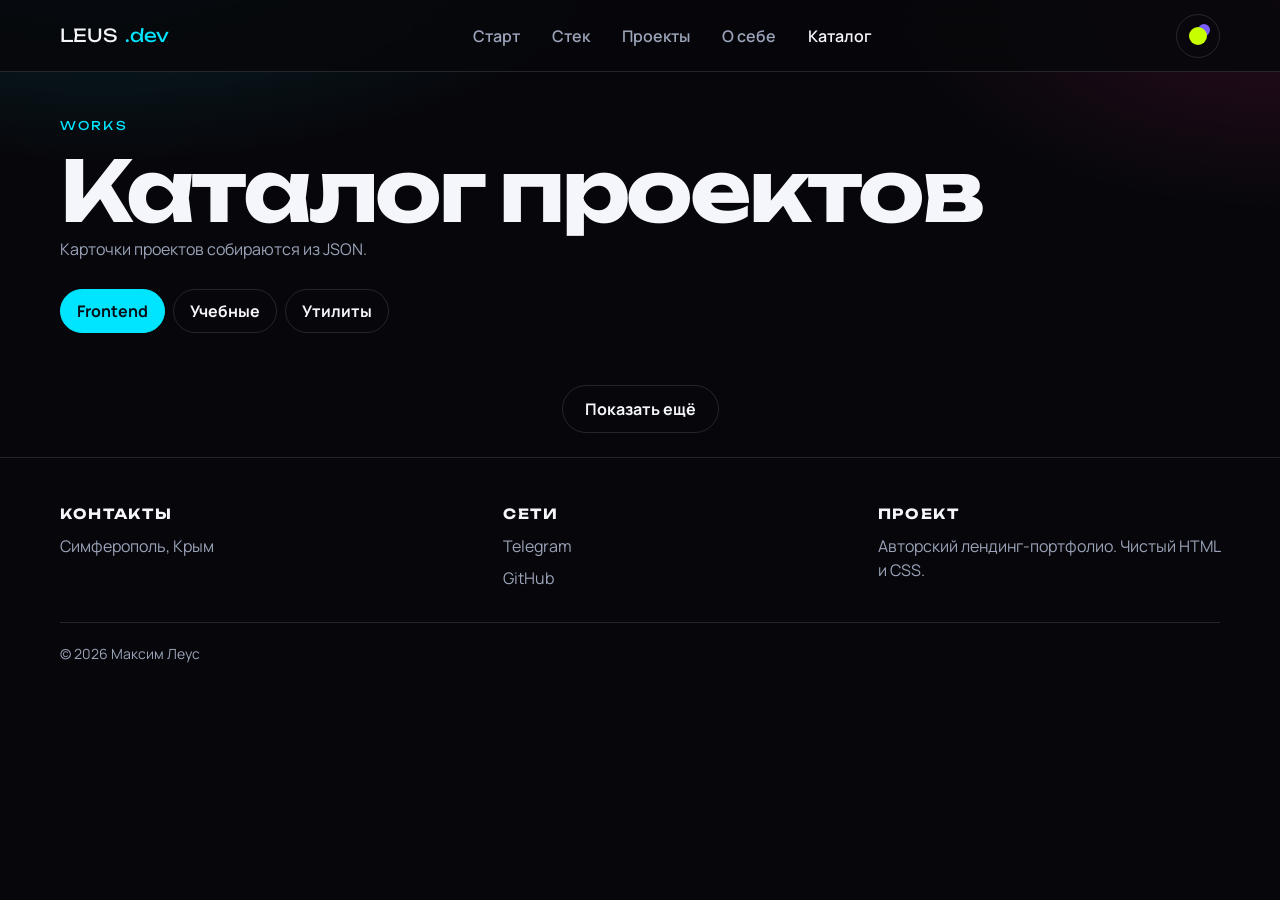
==== catalog.html @ 7d23fe01 "feat: create portfolio landing page" ====
<!DOCTYPE html>
<html lang="ru" data-theme="dark">
  <head>
    <meta charset="UTF-8" />
    <meta name="viewport" content="width=device-width, initial-scale=1.0" />
    <title>Каталог проектов — Максим Леус</title>
<link rel="icon" href="assets/favicon.svg" type="image/svg+xml" />
    <link rel="preconnect" href="https://fonts.googleapis.com" />
    <link rel="preconnect" href="https://fonts.gstatic.com" crossorigin />
    <link
      href="https://fonts.googleapis.com/css2?family=Manrope:wght@400;600;700&family=Unbounded:wght@500;700&display=swap"
      rel="stylesheet"
    />
    <link rel="stylesheet" href="css/base.css" />
    <link rel="stylesheet" href="css/layout.css" />
    <link rel="stylesheet" href="css/catalog.css" />
  </head>
  <body class="page">
    <header class="header">
      <div class="container header__inner">
        <a class="logo" href="index.html">LEUS<span>.dev</span></a>
        <nav class="nav" id="site-nav" aria-label="Основная навигация">
          <ul class="nav__list">
            <li><a class="nav__link" href="index.html#hero">Старт</a></li>
            <li><a class="nav__link" href="index.html#stack">Стек</a></li>
            <li><a class="nav__link" href="index.html#projects">Проекты</a></li>
            <li><a class="nav__link" href="index.html#about">О себе</a></li>
            <li><a class="nav__link is-active" href="catalog.html">Каталог</a></li>
          </ul>
        </nav>
        <div class="header__actions">
          <button class="theme-toggle" type="button" data-theme-toggle aria-label="Переключить тему">
            <span class="theme-toggle__icon" aria-hidden="true"></span>
          </button>
          <button class="burger" type="button" aria-label="Открыть меню" aria-expanded="false" aria-controls="site-nav">
            <span class="burger__line"></span>
            <span class="burger__line"></span>
            <span class="burger__line"></span>
          </button>
        </div>
      </div>
    </header>

    <main>
      <section class="catalog-hero">
        <div class="container">
          <p class="eyebrow">Works</p>
          <h1>Каталог проектов</h1>
          <p class="muted">Карточки проектов собираются из JSON.</p>
          <div class="tabs" data-tabs>
            <button class="tabs__btn is-active" type="button" data-category="frontend">Frontend</button>
            <button class="tabs__btn" type="button" data-category="learning">Учебные</button>
            <button class="tabs__btn" type="button" data-category="utils">Утилиты</button>
          </div>
          <div class="cards" data-cards></div>
          <div class="load-more">
            <button class="btn btn--ghost" type="button" data-load-more hidden>Показать ещё</button>
          </div>
        </div>
      </section>
    </main>

    <footer class="footer">
      <div class="container">
        <div class="footer__grid">
          <div>
            <h2 class="footer__title">Контакты</h2>
            <div class="footer__contacts">
              <span class="muted">Симферополь, Крым</span>
            </div>
          </div>
          <div>
            <h2 class="footer__title">Сети</h2>
            <div class="footer__links">
              <a href="https://t.me/ma1exSus" target="_blank" rel="noopener noreferrer">Telegram</a>
              <a href="https://github.com/1exSus" target="_blank" rel="noopener noreferrer">GitHub</a>
            </div>
          </div>
          <div>
            <h2 class="footer__title">Проект</h2>
            <p class="muted">Авторский лендинг-портфолио. Чистый HTML и CSS.</p>
          </div>
        </div>
        <div class="footer__bottom">
          <p>© 2026 Максим Леус</p>
        </div>
      </div>
    </footer>
  </body>
</html>
---- css/base.css ----
:root {
  --font-display: "Unbounded", sans-serif;
  --font-body: "Manrope", sans-serif;
  --cyan: #00e5ff;
  --magenta: #ff2d95;
  --lime: #c8ff00;
  --violet: #7a5cff;
  --radius: 8px;
  --header-h: 72px;
  --max: 1160px;
  --ease: 0.25s ease;
}

html[data-theme="dark"] {
  --bg: #07070b;
  --bg-elev: #101018;
  --bg-soft: #161622;
  --text: #f4f6fb;
  --muted: #9aa3b8;
  --line: rgba(255, 255, 255, 0.12);
  --shadow: 0 16px 40px rgba(0, 0, 0, 0.35);
  --overlay: rgba(4, 4, 8, 0.72);
  --header-bg: rgba(7, 7, 11, 0.88);
}

html[data-theme="light"] {
  --bg: #f6f4ff;
  --bg-elev: #ffffff;
  --bg-soft: #ece8ff;
  --text: #159447;
  --muted: #5b6174;
  --line: rgba(16, 16, 24, 0.12);
  --shadow: 0 16px 40px rgba(90, 70, 160, 0.12);
  --overlay: rgba(16, 12, 32, 0.5);
  --header-bg: rgba(246, 244, 255, 0.9);
}

*,
*::before,
*::after {
  box-sizing: border-box;
}

html {
  scroll-behavior: smooth;
}

body {
  margin: 0;
  font-family: var(--font-body);
  color: var(--text);
  background: var(--bg);
  line-height: 1.5;
  min-height: 100vh;
}

body.is-locked {
  overflow: hidden;
}

img {
  max-width: 100%;
  height: auto;
  display: block;
}

a {
  color: inherit;
  text-decoration: none;
}

button {
  font: inherit;
  color: inherit;
  background: none;
  border: 0;
  cursor: pointer;
}

ul {
  margin: 0;
  padding: 0;
  list-style: none;
}

h1,
h2,
h3,
p {
  margin: 0;
}

.container {
  width: min(100% - 32px, var(--max));
  margin-inline: auto;
}

.section {
  padding: 88px 0;
}

.section__head {
  display: flex;
  flex-wrap: wrap;
  align-items: end;
  justify-content: space-between;
  gap: 16px;
  margin-bottom: 36px;
}

.eyebrow {
  display: inline-block;
  margin-bottom: 10px;
  color: var(--cyan);
  font-family: var(--font-display);
  font-size: 12px;
  letter-spacing: 0.18em;
  text-transform: uppercase;
}

h1,
h2,
.display {
  font-family: var(--font-display);
  letter-spacing: -0.04em;
  line-height: 1.1;
}

h1 {
  font-size: clamp(40px, 7vw, 84px);
}

h2 {
  font-size: clamp(28px, 4vw, 48px);
}

h3 {
  font-family: var(--font-display);
  font-size: 20px;
}

.muted {
  color: var(--muted);
}

.btn {
  display: inline-flex;
  align-items: center;
  justify-content: center;
  min-height: 48px;
  padding: 0 22px;
  border: 1px solid transparent;
  border-radius: 999px;
  font-weight: 700;
  transition: background var(--ease), color var(--ease), border-color var(--ease), box-shadow var(--ease), opacity var(--ease);
}

.btn--primary {
  background: var(--cyan);
  color: #071018;
}

.btn--primary:hover {
  box-shadow: 0 0 0 4px rgba(0, 229, 255, 0.25);
}

.btn--ghost {
  border-color: var(--line);
  background: transparent;
}

.btn--ghost:hover {
  border-color: var(--magenta);
  color: var(--magenta);
}

.sr-only {
  position: absolute;
  width: 1px;
  height: 1px;
  padding: 0;
  margin: -1px;
  overflow: hidden;
  clip: rect(0, 0, 0, 0);
  white-space: nowrap;
  border: 0;
}
---- css/layout.css ----
.page {
  min-height: 100vh;
  overflow-x: clip;
  background:
    radial-gradient(900px 420px at 8% -10%, rgba(0, 229, 255, 0.16), transparent 60%),
    radial-gradient(700px 380px at 100% 0%, rgba(255, 45, 149, 0.14), transparent 55%),
    var(--bg);
}

.header {
  position: sticky;
  top: 0;
  z-index: 40;
  height: var(--header-h);
  border-bottom: 1px solid var(--line);
  background: var(--header-bg);
  backdrop-filter: blur(16px);
}

.header__inner {
  height: 100%;
  display: flex;
  align-items: center;
  justify-content: space-between;
  gap: 16px;
}

.logo {
  display: flex;
  align-items: baseline;
  gap: 8px;
  font-family: var(--font-display);
  font-size: 18px;
}

.logo span {
  color: var(--cyan);
}

.header__actions {
  display: flex;
  align-items: center;
  gap: 8px;
}

.nav {
  display: flex;
}

.nav__list {
  display: flex;
  align-items: center;
  gap: 8px;
}

.nav__link {
  display: inline-flex;
  padding: 8px 12px;
  color: var(--muted);
  font-weight: 600;
  transition: color var(--ease);
}

.nav__link:hover,
.nav__link.is-active {
  color: var(--text);
}

.theme-toggle,
.burger {
  width: 44px;
  height: 44px;
  display: grid;
  place-items: center;
  border: 1px solid var(--line);
  border-radius: 50%;
  transition: border-color var(--ease), background var(--ease);
}

.theme-toggle:hover,
.burger:hover {
  border-color: var(--cyan);
}

.theme-toggle__icon {
  width: 18px;
  height: 18px;
  border-radius: 50%;
  background: var(--lime);
  box-shadow: 6px -6px 0 -3px var(--violet);
}

html[data-theme="light"] .theme-toggle__icon {
  background: #101018;
  box-shadow: none;
}

.burger {
  display: none;
  position: relative;
}

.burger__line {
  position: absolute;
  width: 18px;
  height: 2px;
  background: var(--text);
  transition: transform var(--ease), opacity var(--ease);
}

.burger__line:nth-child(1) {
  transform: translateY(-5px);
}

.burger__line:nth-child(3) {
  transform: translateY(5px);
}

.burger.is-open .burger__line:nth-child(1) {
  transform: rotate(45deg);
}

.burger.is-open .burger__line:nth-child(2) {
  opacity: 0;
}

.burger.is-open .burger__line:nth-child(3) {
  transform: rotate(-45deg);
}

.footer {
  border-top: 1px solid var(--line);
  padding: 48px 0 32px;
}

.footer__grid {
  display: grid;
  grid-template-columns: 1.2fr 1fr 1fr;
  gap: 32px;
}

.footer__title {
  margin-bottom: 12px;
  font-size: 14px;
  letter-spacing: 0.12em;
  text-transform: uppercase;
}

.footer a {
  color: var(--muted);
  transition: color var(--ease);
}

.footer a:hover {
  color: var(--cyan);
}

.footer__contacts,
.footer__links {
  display: grid;
  gap: 8px;
}

.footer__bottom {
  display: flex;
  flex-wrap: wrap;
  align-items: center;
  justify-content: space-between;
  gap: 16px;
  margin-top: 32px;
  padding-top: 20px;
  border-top: 1px solid var(--line);
  color: var(--muted);
  font-size: 14px;
}


@media (max-width: 768px) {
  .burger {
    display: grid;
  }

  .nav {
    position: fixed;
    top: var(--header-h);
    left: 0;
    right: 0;
    bottom: 0;
    z-index: 30;
    display: block;
    padding: 32px 20px 40px;
    background: var(--bg-elev);
    transform: translateX(100%);
    transition: transform 0.35s ease, visibility 0.35s ease;
    overflow: auto;
    visibility: hidden;
    pointer-events: none;
  }

  .nav.is-open {
    transform: translateX(0);
    visibility: visible;
    pointer-events: auto;
  }

  .nav__list {
    flex-direction: column;
    align-items: stretch;
    gap: 8px;
  }

  .nav__link {
    padding: 16px 8px;
    font-size: 28px;
    font-family: var(--font-display);
    color: var(--text);
  }

  .footer__grid {
    grid-template-columns: 1fr;
  }
}

@media (max-width: 380px) {
  .container {
    width: min(100% - 24px, var(--max));
  }

  .section {
    padding: 64px 0;
  }
}
---- css/catalog.css ----
.catalog-hero {
  padding: 40px 0 24px;
}

.tabs {
  display: flex;
  flex-wrap: wrap;
  gap: 8px;
  margin: 28px 0 24px;
}

.tabs__btn {
  min-height: 44px;
  padding: 0 16px;
  border: 1px solid var(--line);
  border-radius: 999px;
  font-weight: 700;
  transition: border-color var(--ease), background var(--ease), color var(--ease);
}

.tabs__btn:hover {
  border-color: var(--cyan);
}

.tabs__btn.is-active {
  background: var(--cyan);
  border-color: var(--cyan);
  color: #071018;
}

.cards {
  display: grid;
  grid-template-columns: repeat(3, minmax(0, 1fr));
  gap: 16px;
}

.card {
  display: flex;
  flex-direction: column;
  width: 100%;
  text-align: left;
  border: 1px solid var(--line);
  background: var(--bg-elev);
  overflow: hidden;
  transition: border-color var(--ease), box-shadow var(--ease);
}

.card:hover {
  border-color: var(--magenta);
  box-shadow: var(--shadow);
}

.card img {
  width: 100%;
  aspect-ratio: 16 / 10;
  object-fit: cover;
}

.card__body {
  display: grid;
  gap: 8px;
  padding: 16px;
}

.card__title {
  font-family: var(--font-display);
  font-size: 20px;
}

.card__tag {
  color: var(--lime);
  font-size: 12px;
  letter-spacing: 0.12em;
  text-transform: uppercase;
}

.load-more {
  display: flex;
  justify-content: center;
  margin-top: 28px;
}

.modal {
  position: fixed;
  inset: 0;
  z-index: 50;
  display: none;
  align-items: center;
  justify-content: center;
  padding: 20px;
}

.modal.is-open {
  display: flex;
}

.modal__overlay {
  position: absolute;
  inset: 0;
  background: var(--overlay);
}

.modal__dialog {
  position: relative;
  z-index: 1;
  width: min(100%, 760px);
  max-height: min(90vh, 820px);
  overflow: auto;
  display: grid;
  grid-template-columns: 0.9fr 1.1fr;
  background: var(--bg-elev);
  border: 1px solid var(--line);
  box-shadow: var(--shadow);
}

.modal__media img {
  width: 100%;
  height: 100%;
  min-height: 240px;
  object-fit: cover;
}

.modal__content {
  padding: 24px;
  display: grid;
  gap: 12px;
  align-content: start;
}

.modal__close {
  position: absolute;
  top: 12px;
  right: 12px;
  width: 40px;
  height: 40px;
  border: 1px solid var(--line);
  background: var(--bg);
}

.modal__close:hover {
  border-color: var(--magenta);
}

.params {
  display: grid;
  gap: 14px;
  margin-top: 8px;
}

.params__group {
  display: grid;
  gap: 8px;
}

.params__label {
  font-size: 12px;
  letter-spacing: 0.12em;
  text-transform: uppercase;
  color: var(--muted);
}

.params__row {
  display: flex;
  flex-wrap: wrap;
  gap: 8px;
}

.chip {
  min-height: 40px;
  padding: 0 12px;
  border: 1px solid var(--line);
  font-weight: 700;
  transition: background var(--ease), border-color var(--ease), color var(--ease);
}

.chip:hover {
  border-color: var(--cyan);
}

.chip.is-active {
  background: var(--lime);
  border-color: var(--lime);
  color: #101018;
}

.modal__stats {
  display: grid;
  gap: 6px;
  padding: 12px;
  border: 1px solid var(--line);
  background: var(--bg-soft);
}

.modal__stats strong {
  white-space: nowrap;
  font-size: 22px;
}

@media (max-width: 768px) {
  .cards {
    grid-template-columns: repeat(2, minmax(0, 1fr));
  }

  .modal__dialog {
    grid-template-columns: 1fr;
  }
}

@media (max-width: 380px) {
  .cards {
    grid-template-columns: 1fr;
  }

  .tabs__btn {
    flex: 1 1 auto;
  }
}
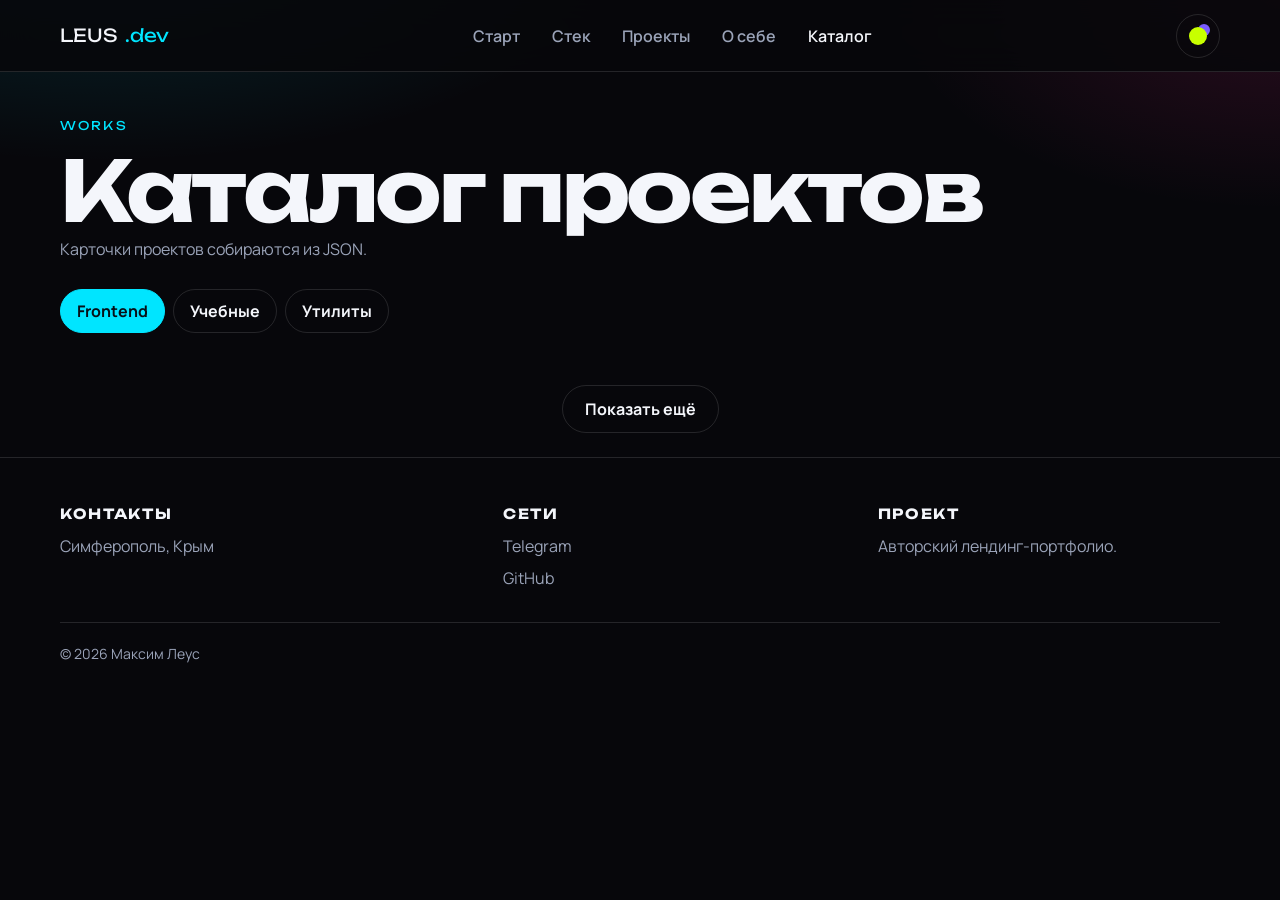
==== commit 77dc03de: "git commit -m "fix: update personal information"" ====
--- a/catalog.html
+++ b/catalog.html
@@ -78,7 +78,7 @@
           </div>
           <div>
             <h2 class="footer__title">Проект</h2>
-            <p class="muted">Авторский лендинг-портфолио. Чистый HTML и CSS.</p>
+            <p class="muted">Авторский лендинг-портфолио.</p>
           </div>
         </div>
         <div class="footer__bottom">
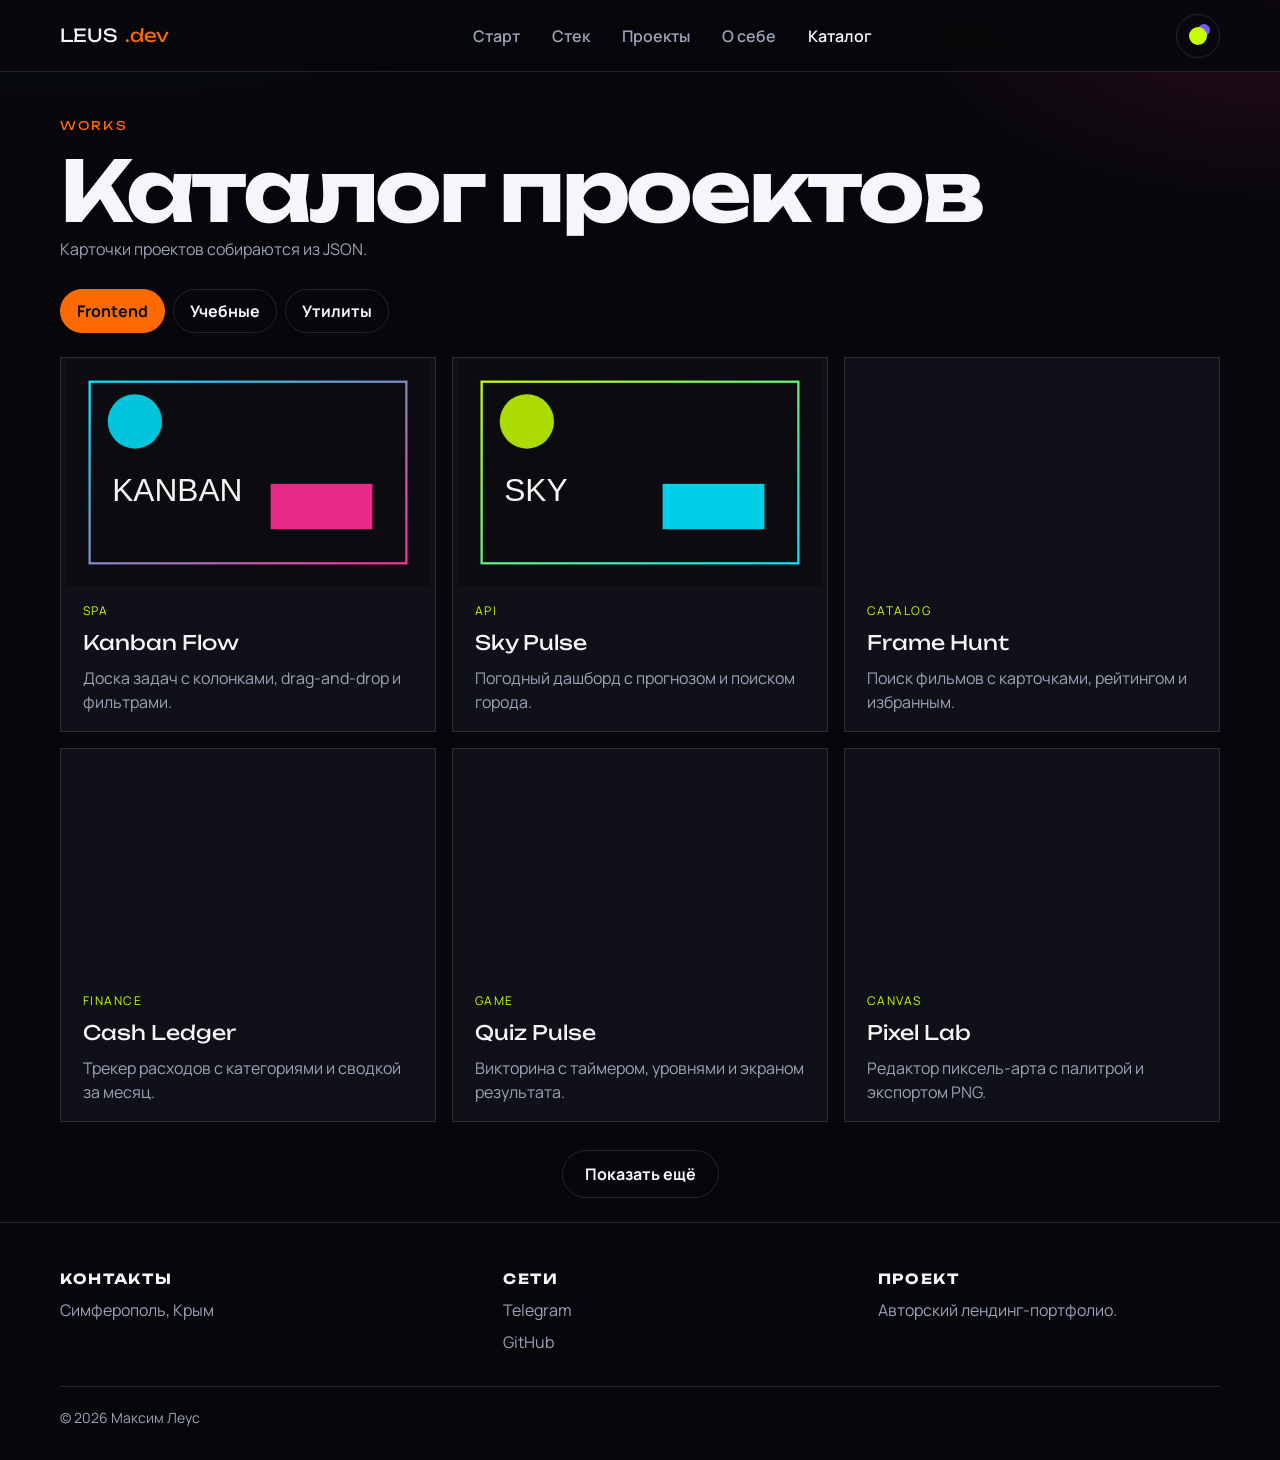
==== commit fd7e7e65: "feat: add portfolio interactions" ====
--- a/catalog.html
+++ b/catalog.html
@@ -59,6 +59,91 @@
         </div>
       </section>
     </main>
+    <div class="modal" data-modal>
+      <div class="modal__overlay" data-modal-overlay></div>
+
+      <div
+              class="modal__dialog"
+              role="dialog"
+              aria-modal="true"
+              aria-labelledby="modal-title"
+      >
+        <button
+                class="modal__close"
+                type="button"
+                data-modal-close
+                aria-label="Закрыть"
+        >
+          ✕
+        </button>
+
+        <div class="modal__media">
+          <img
+                  data-modal-image
+                  alt="Обложка выбранного проекта"
+                  width="640"
+                  height="400"
+          />
+        </div>
+
+        <div class="modal__content">
+          <p class="card__tag" data-modal-tag></p>
+
+          <h2 id="modal-title" data-modal-title></h2>
+
+          <p class="muted" data-modal-text></p>
+
+          <div class="params">
+            <div class="params__group">
+              <p class="params__label">Сложность</p>
+
+              <div class="params__row" data-param="difficulty">
+                <button class="chip" type="button" data-value="easy">
+                  Easy
+                </button>
+                <button class="chip" type="button" data-value="medium">
+                  Medium
+                </button>
+                <button class="chip" type="button" data-value="hard">
+                  Hard
+                </button>
+              </div>
+            </div>
+
+            <div class="params__group">
+              <p class="params__label">Срок</p>
+
+              <div class="params__row" data-param="duration">
+                <button class="chip" type="button" data-value="weekend">
+                  Weekend
+                </button>
+                <button class="chip" type="button" data-value="sprint">
+                  Sprint
+                </button>
+                <button class="chip" type="button" data-value="month">
+                  Month
+                </button>
+              </div>
+            </div>
+          </div>
+
+          <div class="modal__stats">
+            <strong data-modal-hours></strong>
+            <span class="muted" data-modal-inside></span>
+          </div>
+
+          <a
+                  class="btn btn--primary"
+                  data-modal-link
+                  href="https://github.com/1exSus"
+                  target="_blank"
+                  rel="noopener noreferrer"
+          >
+            GitHub
+          </a>
+        </div>
+      </div>
+    </div>
 
     <footer class="footer">
       <div class="container">
@@ -86,5 +171,8 @@
         </div>
       </div>
     </footer>
+    <script src="js/theme.js"></script>
+    <script src="js/burger.js"></script>
+    <script src="js/catalog.js"></script>
   </body>
 </html>
--- a/css/base.css
+++ b/css/base.css
@@ -1,7 +1,7 @@
 :root {
   --font-display: "Unbounded", sans-serif;
   --font-body: "Manrope", sans-serif;
-  --cyan: #00e5ff;
+  --cyan: #ff6a00;
   --magenta: #ff2d95;
   --lime: #c8ff00;
   --violet: #7a5cff;
@@ -96,7 +96,7 @@
 }
 
 .section {
-  padding: 88px 0;
+  padding: 28px 0;
 }
 
 .section__head {
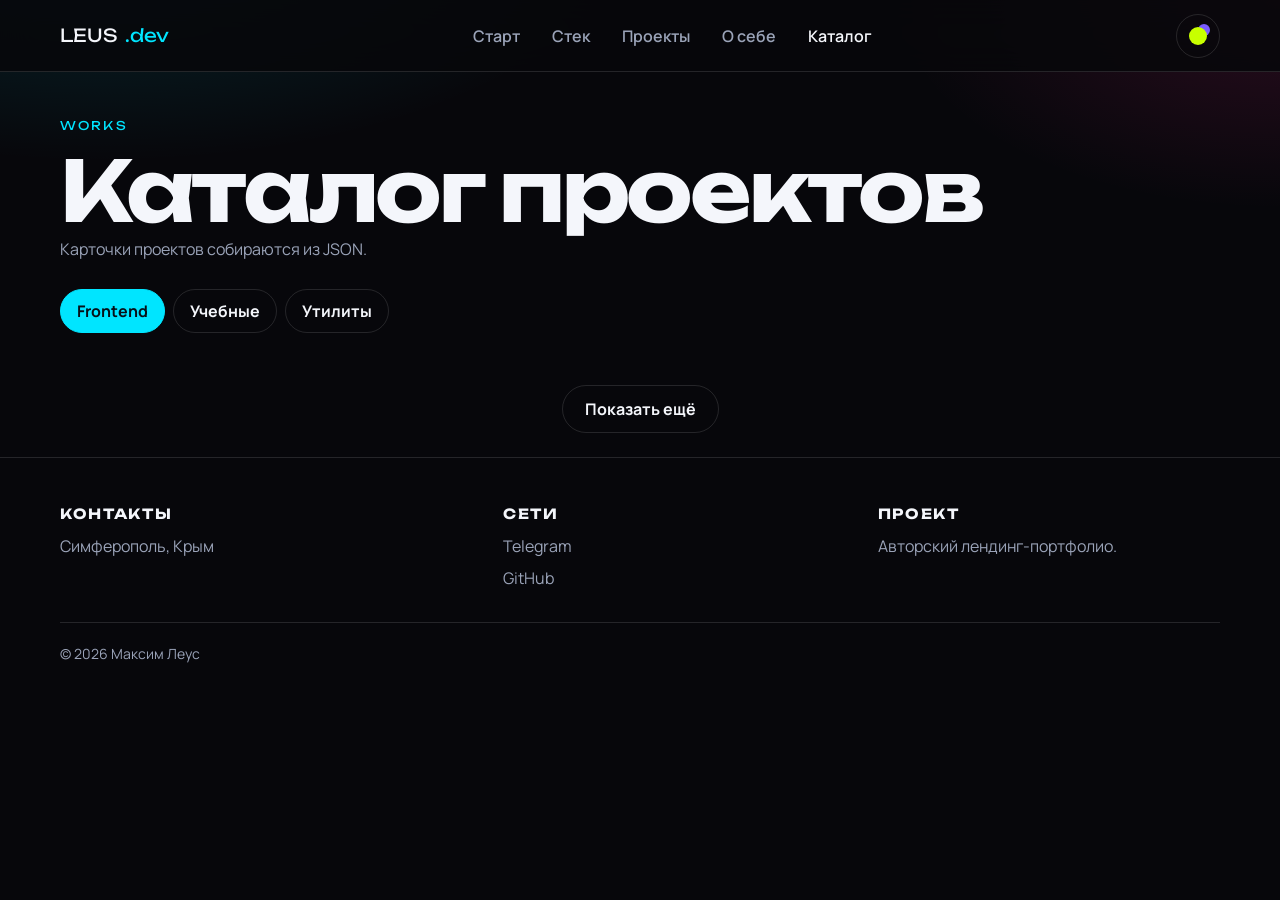
==== commit f29b7b4d: "Merge pull request #1 from 1exSus/landing-page feat: create portfolio landing page" ====
--- a/catalog.html
+++ b/catalog.html
@@ -59,91 +59,6 @@
         </div>
       </section>
     </main>
-    <div class="modal" data-modal>
-      <div class="modal__overlay" data-modal-overlay></div>
-
-      <div
-              class="modal__dialog"
-              role="dialog"
-              aria-modal="true"
-              aria-labelledby="modal-title"
-      >
-        <button
-                class="modal__close"
-                type="button"
-                data-modal-close
-                aria-label="Закрыть"
-        >
-          ✕
-        </button>
-
-        <div class="modal__media">
-          <img
-                  data-modal-image
-                  alt="Обложка выбранного проекта"
-                  width="640"
-                  height="400"
-          />
-        </div>
-
-        <div class="modal__content">
-          <p class="card__tag" data-modal-tag></p>
-
-          <h2 id="modal-title" data-modal-title></h2>
-
-          <p class="muted" data-modal-text></p>
-
-          <div class="params">
-            <div class="params__group">
-              <p class="params__label">Сложность</p>
-
-              <div class="params__row" data-param="difficulty">
-                <button class="chip" type="button" data-value="easy">
-                  Easy
-                </button>
-                <button class="chip" type="button" data-value="medium">
-                  Medium
-                </button>
-                <button class="chip" type="button" data-value="hard">
-                  Hard
-                </button>
-              </div>
-            </div>
-
-            <div class="params__group">
-              <p class="params__label">Срок</p>
-
-              <div class="params__row" data-param="duration">
-                <button class="chip" type="button" data-value="weekend">
-                  Weekend
-                </button>
-                <button class="chip" type="button" data-value="sprint">
-                  Sprint
-                </button>
-                <button class="chip" type="button" data-value="month">
-                  Month
-                </button>
-              </div>
-            </div>
-          </div>
-
-          <div class="modal__stats">
-            <strong data-modal-hours></strong>
-            <span class="muted" data-modal-inside></span>
-          </div>
-
-          <a
-                  class="btn btn--primary"
-                  data-modal-link
-                  href="https://github.com/1exSus"
-                  target="_blank"
-                  rel="noopener noreferrer"
-          >
-            GitHub
-          </a>
-        </div>
-      </div>
-    </div>
 
     <footer class="footer">
       <div class="container">
@@ -171,8 +86,5 @@
         </div>
       </div>
     </footer>
-    <script src="js/theme.js"></script>
-    <script src="js/burger.js"></script>
-    <script src="js/catalog.js"></script>
   </body>
 </html>
--- a/css/base.css
+++ b/css/base.css
@@ -1,7 +1,7 @@
 :root {
   --font-display: "Unbounded", sans-serif;
   --font-body: "Manrope", sans-serif;
-  --cyan: #ff6a00;
+  --cyan: #00e5ff;
   --magenta: #ff2d95;
   --lime: #c8ff00;
   --violet: #7a5cff;
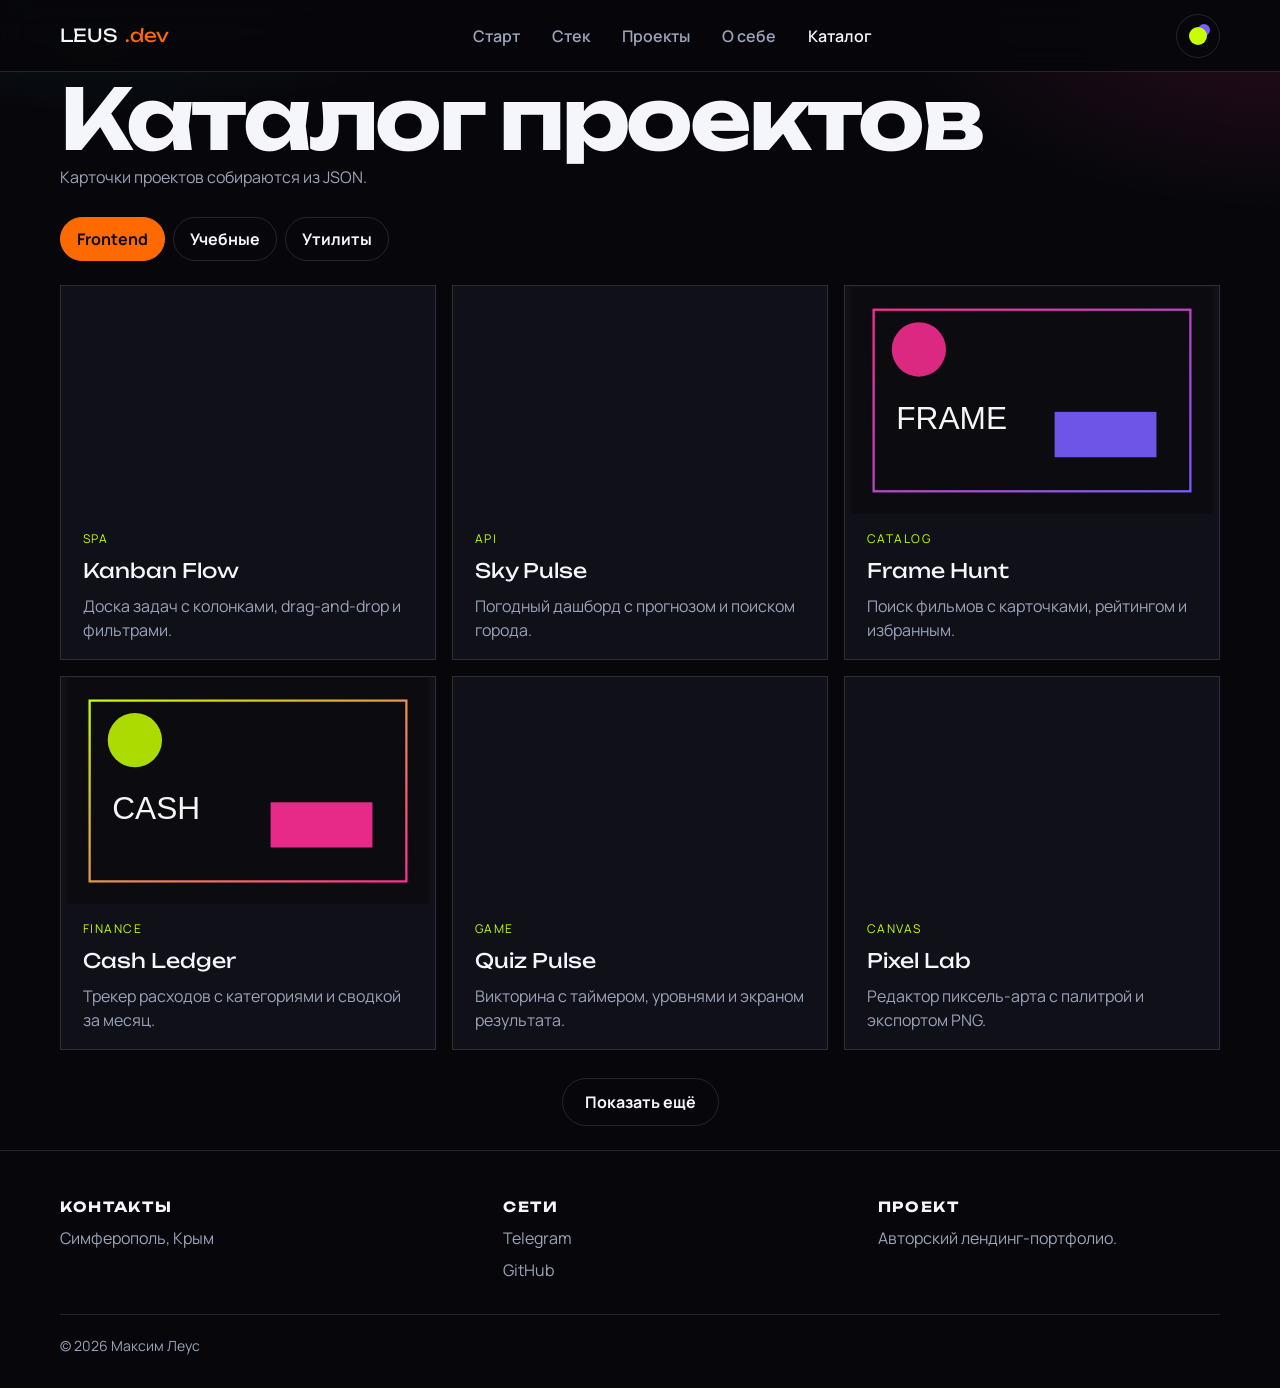
==== commit e3b7a041: "Merge pull request #2 from 1exSus/landing-page-part-2 Landing page part 2 (Portfolio CV)" ====
--- a/catalog.html
+++ b/catalog.html
@@ -59,6 +59,91 @@
         </div>
       </section>
     </main>
+    <div class="modal" data-modal>
+      <div class="modal__overlay" data-modal-overlay></div>
+
+      <div
+              class="modal__dialog"
+              role="dialog"
+              aria-modal="true"
+              aria-labelledby="modal-title"
+      >
+        <button
+                class="modal__close"
+                type="button"
+                data-modal-close
+                aria-label="Закрыть"
+        >
+          ✕
+        </button>
+
+        <div class="modal__media">
+          <img
+                  data-modal-image
+                  alt="Обложка выбранного проекта"
+                  width="640"
+                  height="400"
+          />
+        </div>
+
+        <div class="modal__content">
+          <p class="card__tag" data-modal-tag></p>
+
+          <h2 id="modal-title" data-modal-title></h2>
+
+          <p class="muted" data-modal-text></p>
+
+          <div class="params">
+            <div class="params__group">
+              <p class="params__label">Сложность</p>
+
+              <div class="params__row" data-param="difficulty">
+                <button class="chip" type="button" data-value="easy">
+                  Easy
+                </button>
+                <button class="chip" type="button" data-value="medium">
+                  Medium
+                </button>
+                <button class="chip" type="button" data-value="hard">
+                  Hard
+                </button>
+              </div>
+            </div>
+
+            <div class="params__group">
+              <p class="params__label">Срок</p>
+
+              <div class="params__row" data-param="duration">
+                <button class="chip" type="button" data-value="weekend">
+                  Weekend
+                </button>
+                <button class="chip" type="button" data-value="sprint">
+                  Sprint
+                </button>
+                <button class="chip" type="button" data-value="month">
+                  Month
+                </button>
+              </div>
+            </div>
+          </div>
+
+          <div class="modal__stats">
+            <strong data-modal-hours></strong>
+            <span class="muted" data-modal-inside></span>
+          </div>
+
+          <a
+                  class="btn btn--primary"
+                  data-modal-link
+                  href="https://github.com/1exSus"
+                  target="_blank"
+                  rel="noopener noreferrer"
+          >
+            GitHub
+          </a>
+        </div>
+      </div>
+    </div>
 
     <footer class="footer">
       <div class="container">
@@ -86,5 +171,8 @@
         </div>
       </div>
     </footer>
+    <script src="js/theme.js"></script>
+    <script src="js/burger.js"></script>
+    <script src="js/catalog.js"></script>
   </body>
 </html>
--- a/css/base.css
+++ b/css/base.css
@@ -1,7 +1,7 @@
 :root {
   --font-display: "Unbounded", sans-serif;
   --font-body: "Manrope", sans-serif;
-  --cyan: #00e5ff;
+  --cyan: #ff6a00;
   --magenta: #ff2d95;
   --lime: #c8ff00;
   --violet: #7a5cff;
--- a/css/layout.css
+++ b/css/layout.css
@@ -8,14 +8,23 @@
 }
 
 .header {
-  position: sticky;
+  position: fixed;
   top: 0;
-  z-index: 40;
+  left: 0;
+  right: 0;
+  z-index: 100;
   height: var(--header-h);
   border-bottom: 1px solid var(--line);
   background: var(--header-bg);
-  backdrop-filter: blur(16px);
-}
+}
+.header::before {
+   content: "";
+   position: absolute;
+   inset: 0;
+   z-index: -1;
+   background: var(--header-bg);
+   backdrop-filter: blur(16px);
+ }
 
 .header__inner {
   height: 100%;
@@ -176,6 +185,9 @@
 
 
 @media (max-width: 768px) {
+  .page {
+    padding-top: var(--header-h);
+  }
   .burger {
     display: grid;
   }
@@ -186,7 +198,7 @@
     left: 0;
     right: 0;
     bottom: 0;
-    z-index: 30;
+    z-index: 90;
     display: block;
     padding: 32px 20px 40px;
     background: var(--bg-elev);
@@ -196,7 +208,6 @@
     visibility: hidden;
     pointer-events: none;
   }
-
   .nav.is-open {
     transform: translateX(0);
     visibility: visible;
--- a/css/catalog.css
+++ b/css/catalog.css
@@ -83,7 +83,7 @@
 .modal {
   position: fixed;
   inset: 0;
-  z-index: 50;
+  z-index: 200;
   display: none;
   align-items: center;
   justify-content: center;
